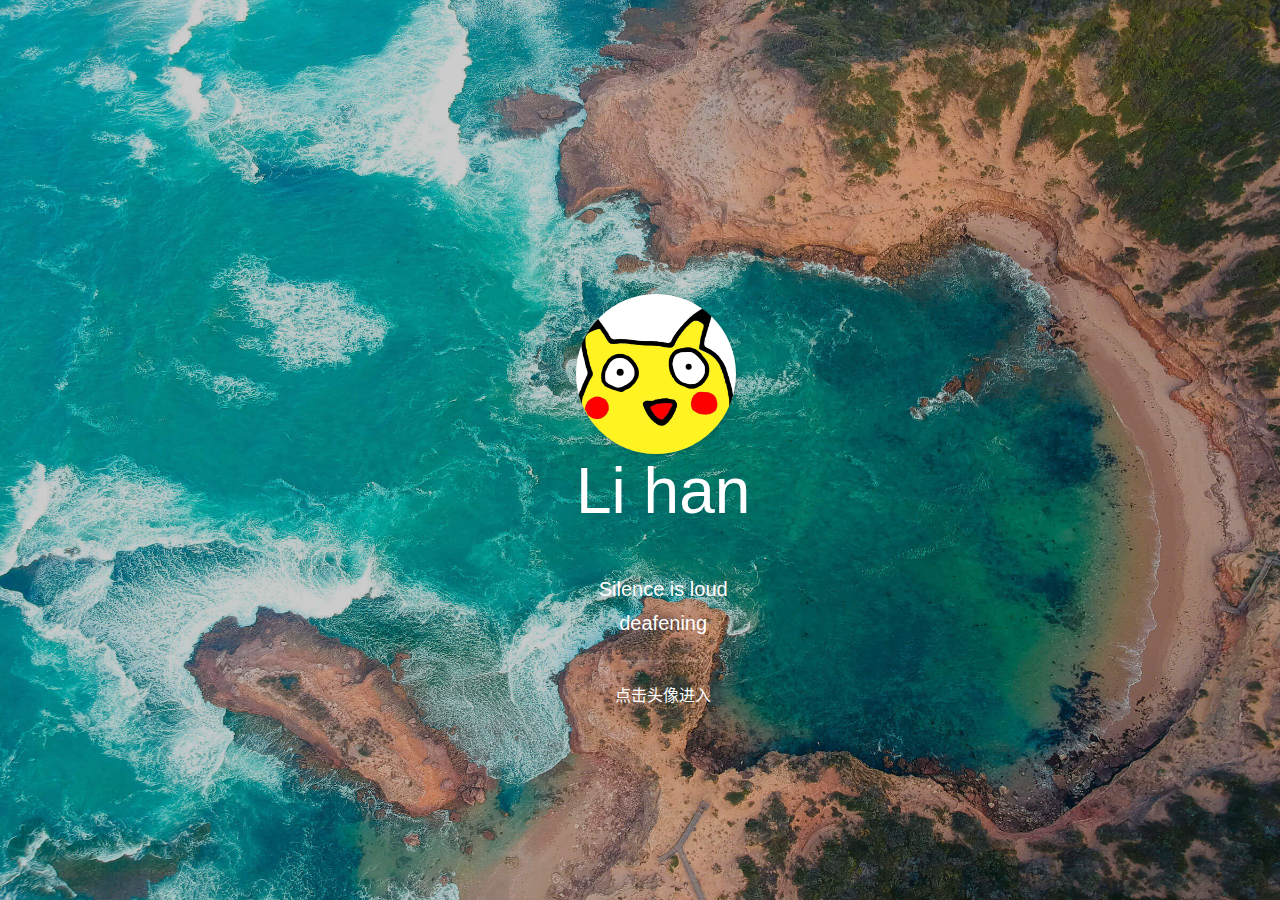
==== index.html @ 34a6a2f2 "first commit" ====
<!DOCTYPE html>
<html lang="zh-CN"><head>
    <meta http-equiv="Content-Type" content="text/html; charset=UTF-8">
    <!-- Meta, title, CSS, favicons, etc. -->
    <meta http-equiv="X-UA-Compatible" content="IE=edge">
    <meta name="viewport" content="width=device-width, initial-scale=1">
    <meta name="author" content="lihan" />
    <meta name="description" content="blog" />

    <title>my index</title>
    <link rel="stylesheet" type="text/css" href="assets/css/style.css">
</head>

<body>

    <header>
        <img class="index-coverimg"
             style="background:center center / cover no-repeat;" alt="" src="assets/img/index_background.jpg">
        <div class="index-cover--overlay"></div>

        <div class="index-main" style="user-select: none;">
            <a href="html/about.html">
                <figure class="pika">
                    <img class="pika-img" src="assets/img/pika.png" alt="">
                    <div class="pika-eye pika-eye-left">
                        <img class="pika-eye-img" src="assets/img/pika-left-eye.png" alt="">
                    </div>
                    <div class="pika-eye pika-eye-right">
                        <img class="pika-eye-img" src="assets/img/pika-right-eye.png" alt="">
                    </div>
                </figure>
            </a>

            <h1 class="index-title">Li han</h1>
            <p class="index-banner"><br>Silence is loud<br>deafening</p>
            <hr class="index-page-divider">
            <p  class="index-click-description">点击头像进入</p>
        </div>

    </header>

    <script>//眼睛跟随鼠标转动
    const background = document.querySelector('body');
    const pika = document.querySelector('.pika');
    const current = {
        px: 0.6,
        py: 0.6
    };
    const target = { ...current };

    background.addEventListener('mousemove', onMouseMove);
    background.addEventListener('mouseleave', onMouseLeave);

    function onMouseMove({ clientX: x, clientY: y }) {
        let px = (x - background.getBoundingClientRect().x) / background.getBoundingClientRect().width;
        let py = (y - background.getBoundingClientRect().y) / background.getBoundingClientRect().height;
        target.px = px;
        target.py = py;
    }

    function onMouseLeave() {
        target.px = 0.6;
        target.py = 0.6;
    }

    function update() {
        for (let prop in target) {
            if (target[prop] === current[prop]) {
                continue;
            } else if (Math.abs(target[prop] - current[prop]) < 0.01) {
                current[prop] = target[prop];
            } else {
                current[prop] += (target[prop] - current[prop]) * 0.1;
            }
            pika.style.setProperty(`--${prop}`, current[prop]);
        }
        requestAnimationFrame(update);
    }
    update();
    </script>
</body>
</html>
---- assets/css/style.css ----
/* ------------------------------------------------

 - General Styles
 - Typography
 - Preloader
 - Form
 - Button
 - Preloader
 - Header
 - Sections
 - Navbar
 - Footer
 - Cases
 - Clients
 - Contact
 - Single post
 - Footer
 - Contact
 - Portfolio
 - News
 - Single news
 - Testimonials
 - Timeline
 - Other
 
------------------------------------------------ */
@import url(vendors/bootstrap.min.css);
@import url(vendors/swiper.min.css);
@import url(../icon/icomoon.css);
@import url(../icon/simple-line-icons.css);
@import url("https://fonts.googleapis.com/css2?family=Poppins:ital,wght@0,400;0,500;0,600;1,400;1,500;1,600&display=swap");
/* -----------------------------------------------------------------
    - General Styles
----------------------------------------------------------------- */
*,
::before,
::after {
  background-repeat: no-repeat;
  box-sizing: border-box;
}

html {
  font-size: 1rem;
  -webkit-overflow-scrolling: touch;
  -webkit-box-sizing: border-box;
  box-sizing: border-box;
  -ms-overflow-x: hidden;
}

body, html {
  -webkit-text-size-adjust: 100%;
}

body {
  background: linear-gradient(145.44deg, #F2F4FA 0%, #FAFBFC 100%) no-repeat fixed;
  color: #5E6E80;
  font-family: "PingFang SC","Helvetica Neue", sans-serif;
  font-weight: 400;
  font-size: 0.875rem;
  line-height: 1.7;
  min-height: 100vh;
  overflow-x: hidden;
  -ms-overflow-style: scrollbar;
  -webkit-font-smoothing: antialiased;
}
@media only screen and (max-width: 580px) {
  body {
    line-height: 1.6;
  }
}

html.is-scroll-disabled body {
  height: 100vh;
  overflow: hidden;
}

@media all and (-ms-high-contrast: none), (-ms-high-contrast: active) {
  html.is-scroll-disabled {
    overflow: hidden;
  }
}
.no-scroll {
  overflow: hidden;
  -ms-overflow-style: none;
}

.no-scroll-height {
  overflow-x: hidden;
}

.svg-defs {
  position: absolute;
  height: 0;
  width: 0;
}


/* -----------------------------------------------------------------
    - Typography
----------------------------------------------------------------- */
h1, h2, h3, h4, h5, h6 {
  color: #3B4B5E;
  font-family: "Poppins", sans-serif;
  font-weight: 600;
  line-height: 1.3;
}

.title--h1 {
  font-size: 2rem;
  margin-bottom: 1.3rem;
}
@media only screen and (max-width: 580px) {
  .title--h1 {
    font-size: 1.75rem;
    margin-bottom: 1rem;
  }
}
.title--h2 {
  font-size: 1.625rem;
}
@media only screen and (max-width: 580px) {
  .title--h2 {
    font-size: 1.375rem;
  }
}
.title--h3 {
  font-size: 1.5rem;
  margin-bottom: 1rem;
}
@media only screen and (max-width: 580px) {
  .title--h3 {
    font-size: 1.125rem;
  }
}
.title-h4 {
  font-size: 1.125rem;
}
@media only screen and (max-width: 580px) {
  .title-h4 {
    font-size: 1rem;
  }
}
.title--h5 {
  font-size: 1rem;
}
@media only screen and (max-width: 580px) {
  .title--h5 {
    font-size: 0.875rem;
  }
}
.title--h6 {
  font-size: 0.875rem;
}
@media only screen and (max-width: 580px) {
  .title--h6 {
    font-size: 0.75rem;
  }
}
.title--tone {
  color: #304CFD;
}
.title-icon {
  margin-right: 0.5rem;
  margin-top: -0.25rem;
  height: 1.875rem;
  width: 1.875rem;
}
@media only screen and (max-width: 580px) {
  .title-icon {
    height: 1.5625rem;
    width: 1.875rem;
  }
}
.title-separate {
  margin-bottom: 2.3125rem;
  position: relative;
}
.title-separate::before, .title-separate::after {
  content: '';
  background-color: #FF5959;
  border-radius: 1rem;
  height: 5px;
  position: absolute;
  bottom: -18px;
  left: 0;
  width: 3.125rem;
  box-shadow: 1px 1px 1px #cbc9c9;
  z-index: 1;
}

@media only screen and (max-width: 580px) {
  .title-separate {
    margin-bottom: 1.5625rem;
  }
  .title-separate::before, .title-separate::after {
    height: 0.1875rem;
    bottom: -0.625rem;
  }
  .title-separate::before {
    width: 3rem;
  }
  .title-separate::after {
    width: 1rem;
  }
}

.weight--400 {
  font-weight: 400;
}
.weight--500 {
  font-weight: 500;
}
.weight--600 {
  font-weight: 600;
}

.overhead {
  color: rgba(94, 110, 128, 0.8);
  font-size: 0.75rem;
  display: block;
  text-transform: uppercase;
}

.block-quote {
  font-size: 1rem;
  font-weight: 400;
  font-style: italic;
  margin: 1.8125rem 0;
  position: relative;
  line-height: 1.6;
}
@media only screen and (max-width: 992px) {
  .block-quote {
    padding-left: 3.75rem;
  }
}
@media only screen and (max-width: 580px) {
  .block-quote {
    font-size: 1.125rem;
    margin: 0.625rem 0 1.25rem;
    padding-left: 0;
    padding-top: 2.5rem;
  }
}
.block-quote::before {
  background-image: url(../icon/icon-quote.svg);
  background-repeat: no-repeat;
  background-position: center;
  background-size: contain;
  content: '';
  height: 2.125rem;
  margin: 0 auto;
  position: absolute;
  top: 0;
  left: -54px;
  width: 2.125rem;
}
@media only screen and (max-width: 992px) {
  .block-quote::before {
    left: 0;
  }
}
@media only screen and (max-width: 580px) {
  .block-quote::before {
    right: 0;
  }
}
.block-quote__author {
  font-size: 0.875rem;
  font-style: normal;
  display: block;
  margin-top: 0.625rem;
  padding-left: 3rem;
  position: relative;
}
@media only screen and (max-width: 580px) {
  .block-quote__author {
    font-size: 0.875rem;
    margin-top: 0;
    padding-left: 2rem;
  }
}
.block-quote__author::before {
  content: '';
  background-color: #5E6E80;
  height: 1px;
  margin-bottom: auto;
  margin-top: auto;
  position: absolute;
  top: 0;
  bottom: 0;
  left: 0;
  width: 2rem;
}
@media only screen and (max-width: 580px) {
  .block-quote__author::before {
    width: 1rem;
  }
}

a {
  color: #304CFD;
  cursor: pointer;
  text-decoration: none;
  -webkit-text-decoration-skip: objects;
  transition: color 0.3s cubic-bezier(0.72, 0.16, 0.345, 0.875);
}
a:hover {
  color: #304CFD;
  outline: none;
  text-decoration: underline;
}
a.decoration--none {
  text-decoration: none;
}

img {
  max-width: 100%;
  -webkit-user-select: none;
  -moz-user-select: none;
  -ms-user-select: none;
  user-select: none;
}

iframe {
  background-color: #5E6E80;
  border: 0;
  display: block;
  height: 100%;
  width: 100%;
}

.cover {
  border-radius: 0.375rem;
  object-fit: cover;
  object-position: center;
  font-family: 'object-fit: cover; object-position: center;', sans-serif;
  height: 100%;
  width: 100%;
}
@media only screen and (max-width: 580px) {
  .cover {
    border-radius: 0.25rem;
  }
}

::-moz-selection {
  background: transparent;
  color: #304CFD;
}

::selection {
  background: transparent;
  color: #304CFD;
}

/* -----------------------------------------------------------------
    - Form
----------------------------------------------------------------- */
.form-control, select,
.custom-select {
  background-color: #F7F9FA;
  border: 2px solid #F7F9FA;
  border-radius: 1.25rem;
  box-shadow: none;
  color: #5E6E80;
  font-size: inherit;
  height: auto;
  padding: 0.875rem 1.375rem 0.8125rem;
  position: relative;
  width: 100%;
  -webkit-appearance: none;
  -moz-appearance: none;
  appearance: none;
}
@media only screen and (max-width: 580px) {
  .form-control, select,
  .custom-select {
    padding: 0.8125rem 1.375rem 0.75rem;
  }
}

.form-control:focus, select:focus,
.custom-select:focus {
  background-color: #fff;
  border: 2px solid rgba(141, 153, 166, 0.2);
  color: #5E6E80;
  box-shadow: none;
  outline: none;
}

.form-control {
  line-height: inherit;
}
@media all and (-ms-high-contrast: none), (-ms-high-contrast: active) {
  .form-control {
    line-height: 0;
  }
}
.form-control__icon {
  padding-left: 3.375rem;
}
@media only screen and (max-width: 580px) {
  .form-control__icon {
    padding-left: 2.8125rem;
  }
}


.form-group {
  margin-bottom: 2rem;
  position: relative;
}
@media only screen and (max-width: 580px) {
  .form-group {
    margin-bottom: 1.6875rem;
  }
}
.form-group .font-icon {
  color: #5E6E80;
  font-size: 1.125rem;
  margin: auto 0;
  position: absolute;
  top: 0;
  bottom: 0;
  left: 38px;
  height: 1rem;
  width: 1rem;
  z-index: 1;
}
@media only screen and (max-width: 580px) {
  .form-group .font-icon {
    font-size: 1rem;
    left: 2.125rem;
  }
}

.help-block {
  position: absolute;
  font-size: 0.75rem;
  line-height: 1.4;
  padding-top: 0.3125rem;
  padding-left: 0.375rem;
}
@media only screen and (max-width: 580px) {
  .help-block {
    font-size: 0.6875rem;
  }
}

.with-errors {
  color: #FF3D57;
}

.has-error input,
.has-error input:focus{
  border-color: #FF3D57;
}

#validator-contact {
  font-size: 0.875rem;
  margin-top: 1rem;
}

.form-control::-webkit-input-placeholder {
  color: #8D99A6;
}

.form-control::-moz-placeholder {
  color: #8D99A6;
}

.form-control:-ms-input-placeholder {
  color: #8D99A6;
}

.form-control::-ms-input-placeholder {
  color: #8D99A6;
}

.form-control::placeholder {
  color: #8D99A6;
}

input:invalid{
  outline: none !important;
}

.custom-control-input:focus ~ .custom-control-label::before {
  box-shadow: 0 0 0 0.2rem rgba(48, 76, 253, 0.25);
}
.custom-control-input:focus:not(:checked) ~ .custom-control-label::before {
  border-color: #304CFD;
}
.custom-control-input:not(:disabled):active ~ .custom-control-label::before {
  border-color: #fff;
  background-color: transparent;
}
.custom-control-input:checked ~ .custom-control-label::before {
  border-color: #304CFD;
  background-color: #304CFD;
}

.custom-control-label {
  line-height: 1.55;
  padding-left: 0.5rem;
}
.custom-control-label::before {
  background-color: transparent;
  border: 1px solid #5E6E80;
}

select,
.custom-select {
  background: url("data:image/svg+xml,%3csvg xmlns='http://www.w3.org/2000/svg' viewBox='0 0 4 5'%3e%3cpath fill='%23fff' d='M2 0L0 2h4zm0 5L0 3h4z'/%3e%3c/svg%3e") no-repeat right 0.1rem center/10px 16px;
}
select option,
.custom-select option {
  color: #5E6E80;
}

.dropdown-menu {
  border: 0;
  border-radius: 12px;
  box-shadow: 0 0.5rem 2.5rem rgba(94, 110, 128, 0.25);
  color: #5E6E80;
  font-size: 0.9375rem;
}
.dropdown-menu::before {
  content: '';
  border-left: 0.375rem solid transparent;
  border-right: 0.375rem solid transparent;
  border-bottom: 0.375rem solid #fff;
  height: 0;
  position: absolute;
  top: -6px;
  left: 18px;
  width: 0;
}
.dropdown.dropup .dropdown-menu::before {
  border-left: 0.375rem solid transparent;
  border-right: 0.375rem solid transparent;
  border-top: 0.375rem solid #fff;
  border-bottom: 0.375rem solid transparent;
  top: auto;
  bottom: -0.75rem;
}

.tooltip-inner {
  max-width: 12.5rem;
  padding: 0.25rem 0.625rem 0.25rem;
  background-color: #5E6E80;
  border-radius: 0.25rem;
  box-shadow: 0 1rem 2rem rgba(94, 110, 128, 0.25), 0 0.125rem 1rem rgba(94, 110, 128, 0.5);
}
.tooltip.show {
  opacity: 1;
}

.bs-tooltip-top .arrow::before,
.bs-tooltip-auto[x-placement^="top"] .arrow::before {
  border-width: 0.3125rem 0.3125rem 0;
  border-top-color: #5E6E80;
}

.bs-tooltip-right .arrow::before,
.bs-tooltip-auto[x-placement^="right"] .arrow::before {
  border-width: 0.3125rem 0.3125rem 0.3125rem 0;
  border-right-color: #5E6E80;
}

.bs-tooltip-left .arrow::before,
.bs-tooltip-auto[x-placement^="left"] .arrow::before {
  border-width: 0.3125rem 0 0.3125rem 0.3125rem;
  border-left-color: #5E6E80;
}

.bs-tooltip-bottom .arrow::before,
.bs-tooltip-auto[x-placement^="bottom"] .arrow::before {
  border-width: 0 0.3125rem 0.3125rem;
  border-bottom-color: #5E6E80;
}

@media only screen and (min-width: 580px) {
  .pt-sm-6 {
    padding-top: 5rem;
  }
}

.btn {
  background-image: linear-gradient(142.17deg, #3086FF 6.66%, #304CFD 91.48%);
  box-shadow: inset -0.25rem -0.25rem 0.3125rem rgba(0, 0, 0, 0.1), inset 0.25rem 0.25rem 0.3125rem rgba(255, 255, 255, 0.23);
  border-radius: 20px;
  border: 0;
  color: #fff;
  cursor: pointer;
  font-size: 1rem;
  font-weight: 400;
  line-height: 1;
  height: 3.5rem;
  padding: 0 1.5rem;
  position: relative;
  transition: .4s ease-in-out;
  white-space: nowrap;
}
.btn:hover {
  color: #fff;
  box-shadow: none;
  opacity: .9;
}
.btn .font-icon {
  margin-right: 0.375rem;
}
.btn.disabled {
  pointer-events: none;
}
.btn.disabled:hover {
  opacity: .9;
}
.btn.disabled:hover {
  opacity: .9;
}

button:focus {
  outline: none;
}

/* -----------------------------------------------------------------
    - Preloader
----------------------------------------------------------------- */
.preloader {
  display: flex;
  align-items: center;
  justify-content: center;
  background-color: #fff;
  position: fixed;
  top: 0;
  left: 0;
  width: 100%;
  height: 100%;
  overflow: hidden;
  text-align: center;
  z-index: 1106;
  opacity: 1;
}
.preloader > * {
  min-width: 0;
}
.preloader__wrap {
  width: 100%;
  max-width: 9.375rem;
}
.preloader__progress {
  background: #fff;
  height: 0.125rem;
  position: absolute;
  top: 0;
  left: 0;
  overflow: hidden;
  width: 100%;
}
.preloader__progress span {
  background: #304CFD;
  position: absolute;
  top: 0;
  left: 0;
  height: 100%;
  width: 0;
}

.circle-pulse > * {
  position: absolute;
  top: 50%;
  left: 50%;
  border-radius: 50%;
  box-sizing: border-box;
  transform: scale(0);
  animation: pulse 0.5s;
}

.circle-pulse__1 {
  width: 6rem;
  height: 6rem;
  margin-top: -3rem;
  margin-left: -3rem;
  background-color: #304CFD;
}

.circle-pulse__2 {
  width: 4.8rem;
  height: 4.8rem;
  margin-top: -2.4rem;
  margin-left: -2.4rem;
  background-color: rgba(48, 76, 253, 0.7);
  animation-delay: -0.3s;
}

@keyframes pulse {
  0% {
    transform: scale(0, 0);
    opacity: 1;
  }
  100% {
    transform: scale(1, 1);
    opacity: 0;
  }
}
/* -----------------------------------------------------------------
    - Header
----------------------------------------------------------------- */
.header-image {
  height: 19.75rem;
  position: absolute;
  top: 0;
  left: 0;
  width: 100%;
}

.header {
  display: flex;
  margin-bottom: 1.875rem;
}
.header > * {
  min-width: 0;
}
@media only screen and (max-width: 992px) {
  .header {
    flex-direction: column;
  }
}
@media only screen and (max-width: 580px) {
  .header {
    margin-bottom: 0.9375rem;
  }
}
.header-name-avatar {
  display: flex;
  align-items: start;
  flex: 0 0 50%;
  padding-right: 1.875rem;
  position: relative;
}
.header-name-avatar > * {
  min-width: 0;
}
.header-name-avatar::before {
  content: '';
  background-color: #EBF0F2;
  position: absolute;
  top: 0;
  right: 0;
  bottom: 0;
  height: 100%;
  width: 1px;
}
@media only screen and (max-width: 992px) {
  .header-name-avatar::before {
    position: absolute;
    top: auto;
    right: 0;
    bottom: 0;
    height: 1px;
    width: 100%;
  }
}
.header-right {
  display: flex;
  align-items: start;
  flex: 0 0 50%;
  padding-left: 1.875rem;
}
.header-right > * {
  min-width: 0;
}
@media only screen and (max-width: 992px) {
  .header-right {
    padding-left: 0;
    padding-top: 1.875rem;
  }
  .header-right ul:first-child {
    padding: 0;
  }
}
@media only screen and (max-width: 580px) {
  .header-right {
    padding-top: 1.5rem;
  }
}
.header-photo {
  border: 0.375rem solid #fff;
  border-radius: 3rem;
  background: #ffffff;
  box-shadow:  6px 6px 12px #dbdbdb;
  margin-top: -4.125rem;
  height: 10.125rem;
  overflow: hidden;
  width: 10.125rem;
  cursor: pointer;
  transition: all 0.5s;
}
.header-photo:hover{
  transform: scale(1.1);
}
@media only screen and (max-width: 992px) {
  .header-photo {
    margin-top: -5rem;
    margin-bottom: 1.25rem;
  }
}
.header-photo-img {
  height: 100%;
  width: 100%;
}
.header-base-info {
  margin-left: 1.5rem;
}
@media only screen and (max-width: 992px) {
  .header-base-info {
    margin-left: 3rem;
  }
}
h2.title:after {
  content: "";
  background-color: #FF5959;
  border-radius: 50%;
  display: inline-block;
  margin-left: 15px;
  height: 8px;
  width: 8px;
  box-shadow: 1px 1px 1px #a9acac;
}

.header-base-info .title {
  margin-bottom: 0.125rem;
  font-family: "PingFang SC", sans-serif;
}
.header__social {
  display: flex;
  align-items: center;
  font-size: 1rem;
  list-style: none;
  margin-top: 0.5rem;
  margin-bottom: 0;
  padding: 0;
}
.header__social > * {
  min-width: 0;
}
.header__social li {
  margin-right: 1rem;
}
.header__social li:last-child {
  margin-right: 0;
}
.header__social a {
  color: #5E6E80;
  text-decoration: none;
}
.header__social a:hover {
  color: #304CFD;
}
@media only screen and (max-width: 992px) {
  .header__social {
    justify-content: center;
  }
}
.header__contact {
  list-style: none;
  margin-bottom: 0;
  width: 50%;
}
@media only screen and (max-width: 992px) {
  .header__contact:first-child {
    padding: 0;
    margin-bottom: 1rem;
  }
}
@media only screen and (max-width: 580px) {
  .header__contact {
    padding: 0;
    width: 100%;
  }
  .header__contact:first-child {
    margin-bottom: 0.75rem;
  }
}
.header__contact li {
  margin-bottom: 1rem;
  word-break: break-all;
}
@media only screen and (max-width: 580px) {
  .header__contact li {
    margin-bottom: 0.75rem;
  }
}
.header__contact li:last-child {
  margin-bottom: 0;
}

.status {
  font-size: 1rem;
  display: inline-flex;
  align-items: center;
  margin-top: 7px;
}
.status > * {
  min-width: 0;
}

/* -----------------------------------------------------------------
    - Sections
----------------------------------------------------------------- */
.box {
  padding: 1.875rem;
  position: relative;
  transition: box-shadow .5s ease-in-out;

  border-radius: 1.25rem;
  background: #ffffff;
  box-shadow:  0.375rem 0.375rem 1.25rem #d1d1d1;
}
.box2 {
  padding: 1.875rem;
  position: relative;
  transition: box-shadow .3s ease-in-out;
  border-radius: 1.25rem;
  background: #4A63E7;
  box-shadow:  0.375rem 0.375rem 1.25rem #3d51bd;
}

.box3{
  background-color: #fff;
  border-radius: 1.25rem;
  padding: 1.875rem;
  position: relative;
  transition: box-shadow .5s ease-in-out;
}
.box3:hover{
  border-radius: 1.25rem;
  background: #ffffff;
  box-shadow: inset 0.375rem 0.375rem 1.25rem #d1d1d1,
  inset -0.375rem -0.375rem 1.25rem #ffffff;
}

.box.news-item:hover{
  box-shadow:  none;
}
.progress:hover{
  transition: box-shadow .5s ease-in-out;
  border-radius: 1.25rem;
  background: #ffffff;
  box-shadow:  0.375rem 0.375rem 1.25rem #d1d1d1;
}
@media only screen and (max-width: 580px) {
  .box {
    padding: 1rem;
  }
}

.box__border {
  border: 2px solid #EBF0F2;
  border-radius: 20px;
}
@media only screen and (max-width: 580px) {
  .box__border {
    border-radius: 13px;
    padding: 1rem;
  }
  .box-content {
    border-radius: 13px;
  }
}

@media only screen and (max-width: 992px) {
  .box-content {
    border-radius: 0 0 20px 20px;
  }
}

.js-image {
  background-size: cover;
  background-position: center;
  height: 100%;
  width: 100%;
}

.overlay {
  position: relative;
}
.overlay::before, .overlay--45::before, .overlay--80::before {
  content: '';
  background-color: rgba(46, 47, 54, 0.8);
  position: absolute;
  top: 0;
  left: 0;
  height: 100%;
  width: 100%;
  z-index: 2;
}
.overlay--45::before {
  background-color: rgba(46, 47, 54, 0.45);
}
.overlay--80::before {
  background-color: rgba(46, 47, 54, 0.8);
}

.gutter-top {
  padding-top: 14.375rem;
}
@media only screen and (max-width: 580px) {
  .gutter-top {
    padding-top: 8.125rem;
  }
}
.gutter-top-100 {
  padding-top: 6.25rem;
}
@media only screen and (max-width: 580px) {
  .gutter-top-100 {
    padding-top: 8.125rem;
  }
}

.avatar {
  display: block;
  height: 100%;
  width: 100%;
}
.avatar--180 {
  max-height: 11.25rem;
  max-width: 11.25rem;
  height: 11.25rem;
  width: 11.25rem;
}
@media only screen and (max-width: 992px) {
  .avatar--180 {
    max-height: 12.5rem;
    max-width: 12.5rem;
    height: 12.5rem;
    width: 12.5rem;
  }
}
.avatar--80 {
  max-height: 5rem;
  max-width: 5rem;
}
@media only screen and (max-width: 580px) {
  .avatar--80 {
    max-height: 4.5454545455rem;
    max-width: 4.5454545455rem;
  }
}
.avatar--60 {
  max-height: 3.75rem;
  max-width: 3.75rem;
}
@media only screen and (max-width: 580px) {
  .avatar--60 {
    max-height: 2.8195488722rem;
    max-width: 2.8195488722rem;
  }
}
.avatar__box {
  clip-path: url(#avatar-box);
}
.avatar__hexagon {
  clip-path: url(#avatar-hexagon);
}
.avatar image {
  height: 100%;
  width: 100%;
}

.social {
  line-height: 0;
  margin-top: 1.5rem;
  margin-bottom: 1.375rem;
}
.social__link {
  color: #3B4B5E;
  display: inline-block;
  font-size: 0.875rem;
  margin-left: 0.8125rem;
  text-decoration: none;
}
.social__link:hover {
  cursor: pointer;
  text-decoration: none;
}
.social__link:first-child {
  margin-left: 0;
}

/* -----------------------------------------------------------------
    - Navbar
----------------------------------------------------------------- */
.sidebar {
  transition: all 0.5s ease-in-out;
}
@media only screen and (max-width: 1200px) {
  .sidebar {
    padding: 1.5rem;
  }
}
@media only screen and (max-width: 992px) {
  .sidebar {
    border-bottom: 1px solid #EBF0F2;
    border-radius: 20px 20px 0 0;
    padding: 1.875rem;
  }
}
@media only screen and (max-width: 580px) {
  .sidebar {
    border-bottom: 0;
    border-radius: 0;
    padding: 0.5rem 0.9375rem;
    position: fixed;
    top: 0;
    left: 0;
    width: 100%;
    z-index: 10;
  }
}
.sidebar.is_stuck {
  margin-top: 1.875rem;
  z-index: 1;
}

@media only screen and (max-width: 992px) {
  .nav {
    justify-content: space-between;
  }
}
@media only screen and (max-width: 580px) {
  .nav {
    justify-content: center;
  }
}
.nav__item {
  display: block;
  height: 6.25rem;
  margin-bottom: 1rem;
  text-align: center;
  width: 100%;

}
.nav__item:last-child {
  margin-bottom: 0;
}
@media only screen and (max-width: 1200px) {
  .nav__item {
    height: 5.125rem;
  }
}
@media only screen and (max-width: 992px) {
  .nav__item {
    margin-bottom: 0;
    width: calc(20% - 1rem);
  }
}
@media only screen and (max-width: 768px) {
  .nav__item {
    width: calc(20% - .5rem);
  }
}
@media only screen and (max-width: 580px) {
  .nav__item {
    height: auto;
    width: calc(20% - 0rem);
  }
}
.nav__item a {
  font-family: "PingFang SC", sans-serif;
  font-size: 0.875rem;
  display: flex;
  flex-direction: column;
  align-items: center;
  justify-content: center;
  height: 100%;
  position: relative;
  text-decoration: none;
  color: #ffffff;
  cursor: pointer;
  letter-spacing:0.06rem;

  border-radius: 20px;
  background: #4A63E7;
  box-shadow:  0.375rem 0.375rem 1.25rem #3d51bd,
  -0.375rem -0.375rem 1.25rem #5775ff;

}
.nav__item a > * {
  min-width: 0;
}

.nav__item a:hover {
  animation:hover-click 0.3s;
  border-radius: 1.25rem;
  background: #4A63E7;
  box-shadow: inset 0.375rem 0.375rem 1.25rem #3d51bd,
  inset -0.375rem -0.375rem 1.25rem #5775ff;
}
@keyframes hover-click {
  0% {box-shadow:  0.375rem 0.375rem 1.25rem #3d51bd,
    -0.375rem -0.375rem 1.25rem #5775ff;}
  50%  {box-shadow:none}
  100% {box-shadow: inset 0.375rem 0.375rem 1.25rem #3d51bd,
    inset -0.375rem -0.375rem 1.25rem #5775ff}
}

@media only screen and (max-width: 1200px) {
  .nav__item a {
    border-radius: 1rem;
    font-size: 0.75rem;
  }
}
@media only screen and (max-width: 768px) {
  .nav__item a {
    font-size: 0.6875rem;
  }
}
@media only screen and (max-width: 580px) {
  .nav__item a {
    background:none;
    box-shadow:none;
  }
  .nav__item a:hover {
    background:none;
    box-shadow:none;
    animation: none;
    color: rgba(82, 173, 252, 0.8);
  }
}
.nav__item a.active {
  color: #ffffff;
  border-radius: 1.25rem;
  background: #4A63E7;
  box-shadow: inset 0.375rem 0.375rem 1.25rem #3d51bd,
  inset -0.375rem -0.375rem 1.25rem #5775ff;
  animation: none;
}
.nav__item a.active:hover {

}
@media only screen and (max-width: 580px) {
  .nav__item a.active {
    background-image: none;
    box-shadow: none;
  }
  .nav__item a.active:hover {

  }
  .nav__item a.active::before {
    content: '';
    background-color: #FF5959;
    height: 0.125rem;
    position: absolute;
    bottom: -8px;
    left: 0;
    width: 100%;
  }
}
.nav__item [class^="icon-"] {
  display: block;
  font-size: 2.25rem;
  margin-top: 0.25rem;
  margin-bottom: 0.5rem;
}
@media only screen and (max-width: 1200px) {
  .nav__item [class^="icon-"] {
    font-size: 1.75rem;
    margin-bottom: 0.25rem;
  }
}
@media only screen and (max-width: 768px) {
  .nav__item [class^="icon-"] {
    font-size: 1.5rem;
  }
}
@media only screen and (max-width: 580px) {
  .nav__item [class^="icon-"] {
    font-size: 1.0625rem;
    margin-top: 0.375rem;
  }
}

/* -----------------------------------------------------------------
    - Footer
----------------------------------------------------------------- */
.footer {
  color: #8D99A6;
  font-size: 0.875rem;
  padding-top: 1rem;
  padding-bottom: 1rem;
  text-align: center;
}
@media only screen and (max-width: 580px) {
  .footer {
    padding-top: 0.5rem;
    padding-bottom: 0.5rem;
  }
}

/* -----------------------------------------------------------------
    - Cases
----------------------------------------------------------------- */
.case-item {
  border: 2px solid #EBF0F2;
  border-radius: calc(20px + 10px);
  display: flex;
  flex-direction: column;
  align-items: center;
  height: calc(100% - 24px);
  margin-bottom: 1.5rem;
  padding: 1.875rem 1.875rem 1.5rem;
  position: relative;
  text-align: center;
  transition: box-shadow 0.5s ease-in-out;
}
.case-item:hover{
  background: #ffffff;
  box-shadow: inset 0.375rem 0.375rem 1.25rem #d1d1d1,
  inset -0.375rem -0.375rem 1.25rem #ffffff;
}

.case-item > * {
  min-width: 0;
}
@media only screen and (max-width: 992px) {
  .case-item {
    height: calc(100% - 20px);
  }
}
@media only screen and (max-width: 580px) {
  .case-item {
    border-radius: 13px;
    height: calc(100% - 15px);
    margin-bottom: 0.9375rem;
    padding: 1rem;
    text-align: center;
  }
}
@media screen and (-ms-high-contrast: active), (-ms-high-contrast: none) {
  .case-item {
    display: block;
  }
}
.case-item-icon {
  height: 2.5rem;
  width: 2.5rem;
  margin-bottom: 1rem;
}
@media only screen and (max-width: 580px) {
  .case-item-icon {
    margin-bottom: 0.8125rem;
  }
}
.case-item div {
  flex: 1;
}
.case-item-caption {
  line-height: 1.5;
}
@media only screen and (max-width: 580px) {
  .case-item-caption {
    font-size: 0.8125rem;
    line-height: 1.4;
  }
}
.case-item-caption:last-child {
  margin-bottom: 0;
}

/* -----------------------------------------------------------------
    - friend-link
----------------------------------------------------------------- */
.js-carousel-clients {
  text-align: center;
  padding-top: 0.5rem;
  padding-bottom: 1rem;
}
.js-carousel-clients a{
  font-size: 1.5rem;
  color: #3d3d3d;
}
.js-carousel-clients a:link{
  text-decoration: none
}
.js-carousel-clients i{
  font-size: 2.5rem;
  margin-bottom: 0;
}
@media only screen and (max-width: 992px) {
  .js-carousel-clients {
    padding-bottom: 0;
  }
}
@media only screen and (max-width: 580px) {
  .js-carousel-clients .swiper-slide {
    text-align: center;
  }
}

/* -----------------------------------------------------------------
    - Contact
----------------------------------------------------------------- */
@media only screen and (max-width: 768px) {
  .contact-form .btn {
    width: 100%;
  }
}

.map {
  background-color: #F7F9FA;
  border-radius: 13px;
  height: 23.75rem;
  margin-bottom: 2rem;
  position: relative;
  direction: ltr;
}
@media only screen and (max-width: 580px) {
  .map {
    height: 15.625rem;
    margin-bottom: 1.25rem;
  }
}

.popover-map-title {
  color: #3B4B5E;
  font-size: 1.125rem;
  margin-top: 0.1875rem;
  margin-bottom: 0.5rem;
}
.popover-map-caption {
  color: #5E6E80;
  font-weight: 400;
}


/* -----------------------------------------------------------------
    - Portfolio
----------------------------------------------------------------- */
.gutter-sizer {
  width: 1.875rem;
}

.gallery-grid {
  display: flex;
}
.gallery-grid > * {
  min-width: 0;
}
.gallery-grid__item {
  margin-bottom: 1.25rem;
  width: calc(33% - 18px);
}
@media only screen and (max-width: 992px) {
  .gallery-grid__item {
    width: calc(50% - 16px);
  }
}
@media only screen and (max-width: 768px) {
  .gallery-grid__item {
    width: 100%;
  }
  .gallery-grid__item:last-child {
    margin-bottom: 0;
  }
}
.gallery-grid__item:hover .gallery-grid__image {
  transform: scale3d(1.1, 1.1, 1);
}
.gallery-grid-two .gallery-grid__item {
  width: calc(50% - 16px);
}
@media only screen and (max-width: 768px) {
  .gallery-grid-two .gallery-grid__item {
    width: 100%;
  }
}
.gallery-grid__image-wrap {
  border-radius: 14px;
  height: 11.25rem;
  overflow: hidden;
  position: relative;
  width: 100%;
  z-index: 1;
}
@media only screen and (max-width: 992px) {
  .gallery-grid__image-wrap {
    height: 12.5rem;
  }
}
@media only screen and (max-width: 768px) {
  .gallery-grid__image-wrap {
    height: 18.125rem;
  }
}
.gallery-grid-two .gallery-grid__image-wrap {
  height: auto;
}
.gallery-grid__image {
  border-radius: 10px;
  transform: scale3d(1, 1, 1);
}
.gallery-grid__title {
  margin-top: 1rem;
  margin-bottom: 0;
}
@media only screen and (max-width: 580px) {
  .gallery-grid__title {
    font-size: 0.875rem;
  }
}
.gallery-grid__category {
  font-size: 0.875rem;
  display: block;
}

@media only screen and (min-width: 769px) {
  .filter {
    display: inline-flex;
    flex-wrap: wrap;
    font-size: 1rem;
    list-style: none;
    margin-bottom: 1.1875rem;
    padding: 0;
  }
  .filter > * {
    min-width: 0;
  }
  .filter__item {
    padding-right: 1rem;
    position: relative;
  }
  .filter__item::before {
    content: '';
    background-color: #5E6E80;
    border-radius: 0.1875rem;
    position: absolute;
    top: 0;
    right: 6px;
    bottom: 0;
    height: 0.25rem;
    margin: auto;
    width: 0.25rem;
  }
  .filter__item:first-child {
    display: none;
  }
  .filter__item:last-child {
    padding-right: 0;
  }
  .filter__item:last-child::before {
    display: none;
  }
  .filter__item a {
    color: rgba(94, 110, 128, 0.8);
  }
  .filter__item.active a {
    color: #3B4B5E;
  }
  .filter__link {
    padding: 0 0.25rem;
    text-decoration: none;
    display: block;
    overflow: hidden;
    position: relative;
  }
  .filter__link:hover {
    text-decoration: none;
  }
}
.select .placeholder {
  display: none;
}

@media only screen and (max-width: 768px) {
  .select {
    background-color: #F7F9FA;
    border-radius: 1.25rem;
    display: block;
    margin-bottom: 2rem;
    padding: 0.25rem 1.1875rem 0.1875rem 1.25rem;
    position: relative;
    vertical-align: middle;
    text-align: left;
    user-select: none;
    width: 100%;
    -webkit-touch-callout: none;
    z-index: 2;
  }
  .select .placeholder {
    cursor: pointer;
    display: block;
    padding: 0.5rem 0;
    position: relative;
    z-index: 1;
  }
  .select .placeholder:after {
    position: absolute;
    top: 50%;
    right: 2px;
    transform: translateY(-50%);
    font-family: 'icomoon', sans-serif;
    content: '\e940';
    z-index: 10;
  }
  .select.is-open .placeholder:after {
    content: '\e943';
  }
  .select.is-open ul {
    display: block;
  }
  .select ul {
    background-color: #fff;
    box-shadow: 0 0.625rem 3.75rem rgba(141, 153, 166, 0.25);
    border-radius: 20px;
    display: none;
    max-height: 37.5rem;
    overflow: hidden;
    overflow-y: auto;
    padding: 0.625rem 0;
    position: absolute;
    top: 100%;
    left: 0;
    width: 100%;
    z-index: 100;
  }
  .select ul li {
    display: block;
    text-align: left;
    padding: 0.3125rem 1.25rem 0.1875rem;
    color: #5E6E80;
    cursor: pointer;
  }
  .select ul li:hover {
    background-color: #304CFD;
  }
  .select ul li:hover a {
    color: #fff;
  }
  .select ul li:first-child {
    display: none;
  }
  .select ul li a {
    color: #5E6E80;
    text-decoration: none;
  }
}
@media only screen and (max-width: 580px) {
  .select {
    margin-bottom: 1rem;
  }
}
/* -----------------------------------------------------------------
    - News
----------------------------------------------------------------- */
.news-grid {
  display: flex;
  flex-wrap: wrap;
  margin-left: -0.9375rem;
  margin-right: -0.9375rem;
}
.news-grid > * {
  min-width: 0;
}
@media only screen and (max-width: 992px) {
  .news-grid {
    margin-left: 0;
    margin-right: 0;
  }
}

.news-item {
  border: 2px solid #EBF0F2;
  margin-bottom: 1.875rem;
  margin-left: 0.9375rem;
  margin-right: 0.9375rem;
  padding: 0;
  width: calc(50% - 30px);
}
@media only screen and (max-width: 992px) {
  .news-item {
    margin-left: 0;
    margin-right: 0;
    width: 100%;
  }
  .news-item:last-child {
    margin-bottom: 0;
  }
}
@media only screen and (max-width: 580px) {
  .news-item {
    margin-bottom: 1.25rem;
  }
}
.news-item:hover .news-item__image-wrap::before, .news-item:hover .news-item__image-wrap::after {
  opacity: 1;
}
.news-item__image-wrap {
  overflow: hidden;
  border-radius: 20px 20px 0 0;
  height: 14rem;
  position: relative;
}
@media only screen and (max-width: 992px) {
  .news-item__image-wrap {
    height: 18rem;
  }
}
@media only screen and (max-width: 580px) {
  .news-item__image-wrap {
    height: 12rem;
  }
}
.news-item__image-wrap::before {
  opacity: 0;
  transition: opacity .5s ease-in-out;
}
.news-item__image-wrap::after {
  content: '';
  background-image: url(../icon/icon-news.svg);
  height: 2.5rem;
  margin: auto;
  opacity: 0;
  pointer-events: none;
  position: absolute;
  top: 0;
  right: 0;
  bottom: 0;
  left: 0;
  transition: opacity .5s ease-in-out;
  width: 2.5rem;
  z-index: 2;
}
.news-item__date {
  background-color: #FF965D;
  color: #fff;
  border-radius: 20px 0 20px 0;
  font-size: 1.375rem;
  font-weight: 600;
  line-height: 1.3;
  padding: 0.625rem 1.25rem;
  position: absolute;
  top: 0;
  text-align: center;
  z-index: 2;
}
.news-item__date span {
  font-size: 0.8125rem;
  font-weight: 400;
  display: block;
}
@media only screen and (max-width: 580px) {
  .news-item__date {
    font-size: 1.125rem;
    line-height: 1.2;
    padding: 0.5625rem 1rem;
  }
  .news-item__date span {
    font-size: 0.625rem;
  }
}
.news-item__link {
  cursor: pointer;
  position: absolute;
  height: 100%;
  width: 100%;
  z-index: 2;
}
.news-item__caption {
  padding: 1.5rem 1.5rem 0.5rem;
}
@media only screen and (max-width: 580px) {
  .news-item__caption {
    padding: 1.1875rem 1rem 0;
  }
}
.news-item p {
  line-height: 1.5;
}
@media only screen and (max-width: 580px) {
  .news-item p {
    font-size: 0.875rem;
  }
}

/* -----------------------------------------------------------------
    - Single post
----------------------------------------------------------------- */
.header-post {
  margin-top: 1rem;
  text-align: center;
}
.header-post__image-wrap {
  height: 28.125rem;
  margin-bottom: 2.125rem;
}
@media only screen and (max-width: 580px) {
  .header-post__image-wrap {
    height: 20rem;
    margin-bottom: 1.5rem;
  }
}

.caption-post {
  margin-left: auto;
  margin-right: auto;
  margin-bottom: 1.75rem;
  width: 86%;
}
@media only screen and (max-width: 992px) {
  .caption-post {
    width: 100%;
  }
}
@media only screen and (max-width: 580px) {
  .caption-post {
    margin-bottom: 1.1875rem;
  }
}

.gallery-post {
  display: flex;
  flex-wrap: wrap;
  margin-left: -1rem;
  margin-right: -1rem;
}
.gallery-post > * {
  min-width: 0;
}
@media only screen and (max-width: 580px) {
  .gallery-post {
    margin-left: 0;
    margin-right: 0;
  }
}
.gallery-post__item {
  flex: calc(50% - 2rem);
  margin-left: 1rem;
  margin-right: 1rem;
  width: calc(50% - 2rem);
}
@media only screen and (max-width: 768px) {
  .gallery-post__item {
    flex: calc(50% - 1.25rem);
    margin-left: 0.625rem;
    margin-right: 0.625rem;
    width: calc(50% - 1.25rem);
  }
}
@media only screen and (max-width: 580px) {
  .gallery-post__item {
    flex: 100%;
    margin-left: 0;
    margin-right: 0;
    margin-bottom: 1rem;
    width: 100%;
  }
}
.gallery-post__caption {
  font-size: .875rem;
  font-style: italic;
  padding: 1rem 1rem 2rem;
  text-align: center;
  width: 100%;
}
@media only screen and (max-width: 580px) {
  .gallery-post__caption {
    padding: 0 0 1rem;
  }
}

.footer-post {
  display: flex;
  align-items: center;
  justify-content: center;
  flex-wrap: wrap;
  margin-bottom: 2rem;
  margin-top: 2rem;
  position: relative;
}
.footer-post > * {
  min-width: 0;
}
@media only screen and (max-width: 580px) {
  .footer-post {
    margin-bottom: 1rem;
    margin-top: 1rem;
    padding-top: 1rem;
  }
}
.footer-post::before {
  content: '';
  background-color: #3B4B5E;
  height: 1px;
  margin: auto;
  position: absolute;
  top: 0;
  right: 0;
  left: 0;
  width: 15%;
}
@media only screen and (max-width: 580px) {
  .footer-post__share {
    margin: 0 0.75rem;
  }
}

.comment-box {
  display: flex;
  flex-direction: column;
}
.comment-box > * {
  min-width: 0;
}
.comment-box .comment-box {
  margin-left: 3rem;
}
@media only screen and (max-width: 580px) {
  .comment-box .comment-box {
    margin-left: 1.25rem;
  }
}
.comment-box__inner {
  background-color: #F7F9FA;
  border-radius: 20px;
  display: flex;
  margin-bottom: 1.25rem;
  padding: 1.25rem 1.25rem 1rem 1.375rem;
}
.comment-box__inner > * {
  min-width: 0;
}
@media only screen and (max-width: 580px) {
  .comment-box__inner {
    display: block;
    padding: 1rem 1rem 0.625rem 1.125rem;
    margin-bottom: 1rem;
  }
}
.comment-box__body {
  flex: 1;
  font-size: 0.875rem;
  line-height: 1.6;
}
@media only screen and (max-width: 580px) {
  .comment-box__body {
    font-size: 0.875rem;
  }
}
.comment-box__body p {
  margin-bottom: 0.6875rem;
}
@media only screen and (max-width: 580px) {
  .comment-box__body p {
    margin-bottom: 0.8125rem;
  }
}
.comment-box__body .emoji {
  margin: 0 0.3125rem;
  vertical-align: bottom;
}
@media only screen and (max-width: 580px) {
  .comment-box__body .emoji {
    margin: 0 0.125rem;
    height: 1.125rem;
    width: 1.125rem;
  }
}
.comment-box__details {
  display: flex;
  justify-content: space-between;
  font-size: 1rem;
  color: #3B4B5E;
  margin-top: 0.5rem;
  margin-bottom: 0.5rem;
}
.comment-box__details > * {
  min-width: 0;
}
@media only screen and (max-width: 580px) {
  .comment-box__details {
    font-size: 0.9375rem;
    flex-direction: column;
  }
}
.comment-box__details a {
  text-decoration: none;
}
.comment-box__details-date {
  font-size: 0.75rem;
  font-weight: 400;
}
@media only screen and (max-width: 580px) {
  .comment-box__details-date {
    font-size: 0.75rem;
    margin-top: 0.3125rem;
  }
}
.comment-box .avatar {
  margin-right: 1rem;
  flex-shrink: 0;
}
.comment-box__footer {
  display: inline-flex;
  list-style: none;
  margin: 0;
  padding: 0;
}
.comment-box__footer li {
  display: flex;
  align-items: center;
  cursor: pointer;
  margin-right: 2rem;
}
.comment-box__footer li > * {
  min-width: 0;
}
@media only screen and (max-width: 580px) {
  .comment-box__footer li {
    margin-right: 1rem;
  }
}
.comment-box__footer li:hover {
  color: #304CFD;
}
.comment-box__footer li:last-child {
  margin-right: 0;
}
.comment-box__footer span {
  font-size: 0.75rem;
  padding-left: 0.375rem;
}
@media only screen and (max-width: 580px) {
  .comment-box__footer span {
    font-size: 0.75rem;
  }
}
.comment-box__footer .font-icon {
  font-size: 1rem;
  vertical-align: text-bottom;
}
@media only screen and (max-width: 580px) {
  .comment-box__footer .font-icon {
    font-size: 0.875rem;
  }
}
.comment-box__footer .icon-like-fill {
  color: #FF3D57;
}

.comment-form {
  margin-top: 1rem;
  position: relative;
}
.comment-form .textarea {
  padding: 1.125rem 4.5rem 1rem 2.875rem;
  max-height: 12.5rem;
  overflow: hidden !important;
}
@media only screen and (max-width: 580px) {
  .comment-form .textarea {
    padding: 0.75rem 3.25rem 0.625rem 2.5rem;
  }
}
@media screen and (-ms-high-contrast: active), (-ms-high-contrast: none) {
  .comment-form .textarea {
    line-height: 1.5;
  }
}
.comment-form .btn {
  border-radius: 0.875rem;
  display: flex;
  align-items: center;
  justify-content: center;
  height: 2.5rem;
  margin-right: 0.5rem;
  margin-bottom: auto;
  margin-top: auto;
  padding: 0;
  position: absolute;
  top: 0;
  right: 0;
  bottom: 0;
  width: 2.5rem;
}
.comment-form .btn > * {
  min-width: 0;
}
@media only screen and (max-width: 580px) {
  .comment-form .btn {
    height: 2.1551724138rem;
    width: 2.1551724138rem;
  }
}
.comment-form .btn .font-icon {
  margin: 0;
}
.comment-form .dropdown {
  height: 1.1875rem;
  line-height: 1.2;
  margin-top: auto;
  margin-bottom: auto;
  margin-left: 1rem;
  position: absolute;
  top: 0;
  bottom: 0;
}
.comment-form .dropdown-menu {
  margin-left: -1rem;
  min-width: 14.9375rem;
  max-width: 14.9375rem;
  top: -100% !important;
}
.comment-form .icon-smile {
  cursor: pointer;
  font-size: 1.1875rem;
}
.comment-form .icon-smile:hover {
  color: #304CFD;
}
.scroll-line {
  background: #304CFD;
  height: 0.1875rem;
  position: fixed;
  top: 0;
  width: 0;
  z-index: 3;
}

.nicescroll-cursors {
  background-color: #8D99A6 !important;
}

/* -----------------------------------------------------------------
    - Testimonials
----------------------------------------------------------------- */
.swiper-container .swiper-wrapper {
  min-height: 100%;
}

.review-item {
  display: flex;
  background-color: #F7F9FA;
  background-image: url(../icon/icon-quote.svg);
  background-repeat: no-repeat;
  background-position: right 1.875rem top 1.875rem;
  border-radius: 20px;
  height: auto;
  padding: 1.875rem;
}
.review-item > * {
  min-width: 0;
}
@media only screen and (max-width: 580px) {
  .review-item {
    background-image: none;
    border-radius: 13px;
    flex-direction: column;
    align-items: center;
    padding: 1rem;
    text-align: center;
  }
}
.review-item__textbox {
  margin-top: 0.625rem;
  margin-left: 1rem;
}
@media only screen and (max-width: 580px) {
  .review-item__textbox {
    margin-left: 0;
  }
}
.review-item__caption {
  line-height: 1.5;
}
.review-item__caption:last-child {
  margin-bottom: 0;
}
.review-item .title {
  font-size: 1.125rem;
  margin-bottom: 0.5rem;
}
@media only screen and (max-width: 580px) {
  .review-item .title {
    font-size: 1rem;
    margin-top: 0.25rem;
    margin-bottom: 0.5rem;
  }
}

.swiper-pagination {
  margin-top: 1.5rem;
  position: relative;
  line-height: 0;
}
@media only screen and (max-width: 580px) {
  .swiper-pagination {
    margin-top: 1rem;
  }
}

.swiper-pagination-bullet {
  background: #EBF0F2;
  border-radius: 1rem;
  opacity: 1;
  height: 0.625rem;
  width: 0.625rem;
  transition: width 0.3s cubic-bezier(0.455, 0.03, 0.515, 0.955);
}
@media only screen and (max-width: 580px) {
  .swiper-pagination-bullet {
    height: 0.375rem;
    width: 0.375rem;
  }
}
.swiper-pagination-bullet-active {
  background: #304CFD;
  width: 1.25rem;
}
@media only screen and (max-width: 580px) {
  .swiper-pagination-bullet-active {
    width: 0.75rem;
  }
}

.swiper-container-horizontal > .swiper-pagination-bullets .swiper-pagination-bullet {
  margin: 0 0.3125rem;
}

.swiper-container-horizontal > .swiper-pagination-bullets,
.swiper-pagination-custom, .swiper-pagination-fraction {
  bottom: 0;
}

/* -----------------------------------------------------------------
    - Timeline
----------------------------------------------------------------- */
.timeline {
  margin-top: 1.75rem;
  padding-left: 0.5rem;
}
@media only screen and (max-width: 580px) {
  .timeline {
    margin-top: 1.5rem;
  }
}
.timeline__item {
  border-left-width: 1px;
  border-left-style: solid;
  border-color: #EBF0F2;
  padding-bottom: 0.5625rem;
  padding-left: 1.375rem;
  position: relative;
}
.timeline__item::before {
  content: '';
  background-color: #304CFD;
  box-shadow: 0 0 0 0.1875rem rgba(48, 76, 253, 0.25);
  border-radius: 50%;
  position: absolute;
  top: 0;
  left: -5px;
  height: 0.625rem;
  width: 0.625rem;
}
.timeline__item:last-child {
  border: 0;
}
.timeline__title {
  margin-bottom: 0;
  position: relative;
  top: -0.3125rem;
}
.timeline__period {
  color: rgba(94, 110, 128, 0.8);
  font-size: 0.875rem;
}
.timeline__description {
  margin-top: 0.5rem;
}
@media only screen and (max-width: 580px) {
  .timeline__description {
    margin-top: 0.1875rem;
  }
}

/* Progress  */
.progress {
  background-color: #F7F9FA;
  border-radius: 1rem;
  height: 1.5rem;
  margin-bottom: 1.5rem;
  overflow: inherit;
  position: relative;
  text-align: right;
}
@media only screen and (max-width: 580px) {
  .progress {
    margin-bottom: 0.75rem;
    height: 1.375rem;
  }
}
.progress:last-child {
  margin-bottom: 0;
}
.progress-bar {
  background-image: linear-gradient(142.17deg, #3086FF 6.66%, #304CFD 91.48%);
  border-radius: 1rem;
  overflow: hidden;
  position: relative;
  width: 0;
  z-index: 1;
}
.progress .progress-text {
  display: flex;
  align-items: center;
  justify-content: space-between;
  height: 100%;
  padding-left: 0.8125rem;
  padding-right: 0.8125rem;
  position: absolute;
  top: 0;
  left: 0;
  width: 100%;
  z-index: 1;
}
.progress .progress-text > * {
  min-width: 0;
}

@media screen and (-ms-high-contrast: active), (-ms-high-contrast: none) {
  .progress-text span:nth-child(2) {
    float: right;
  }
}
/* -----------------------------------------------------------------
    - Other
----------------------------------------------------------------- */
.back-to-top {
  border-top: 1px solid #3B4B5E;
  border-left: 1px solid #3B4B5E;
  cursor: pointer;
  opacity: .5;
  position: fixed;
  right: 40px;
  bottom: 30px;
  height: 1.125rem;
  width: 1.125rem;
  transform: rotate(45deg);
  transition: opacity .35s ease-out;
  z-index: 10;
}
.back-to-top:hover {
  opacity: 1;
}
@media only screen and (max-width: 580px) {
  .back-to-top {
    display: none !important;
  }
}

.js-lines {
  overflow: hidden;
}
.js-lines div {
  overflow: hidden;
}

.js-words div div {
  opacity: 0;
}

.medium-zoom-overlay {
  background: #fff !important;
  z-index: 1104;
}

.medium-zoom-image {
  cursor: pointer !important;
  z-index: 9;
}
.medium-zoom-image--opened {
  border-radius: 1px;
  height: 100%;
  z-index: 1104;
}

/* 视差背景图片 */
.js-parallax {
  position: relative;
  background-size: cover;
  background-repeat: no-repeat;
  background-position: 50% 50%;
  height: 100%;
}

.js-parallax-img {
  position: relative;
  z-index: 0;
}
.js-parallax-img .jarallax-img {
  object-fit: cover;
  font-family: 'object-fit: cover;', sans-serif;
  position: absolute;
  top: 0;
  left: 0;
  width: 100%;
  height: 100%;
  z-index: -1;
}

/*# sourceMappingURL=icomoon.css.map */

/* -----------------------------------------------------------------
    - index site
----------------------------------------------------------------- */
.index-coverimg {
  position: absolute;
  width: 100%;
  max-width: none;
  height: 100%;
  user-select: none;
}

.index-main {
  top: 50%;
  left: 45%;

  position: absolute;
  z-index: 800;
  font-weight: 100;
  text-align: center;
  color: #fff;
}

.index-title {
  font-family:'Old English Text MT', 'EngraversOldEnglishBT-Bold', 'Lato', "PingFang SC", "Microsoft YaHei", sans-serif;
  margin: 0 0 5px 0;
  font-size: 4rem;
  font-weight: lighter;
  color: #fff;
}
.index-banner {
  font-family: "PingFang SC", "Microsoft YaHei",sans-serif;
  margin: 0 0 5px 0;
  font-size: 1.25rem;
}
.index-page-divider {
  width: 50%;
  margin: 20px auto;
  border-top: 2px solid rgba(255, 255, 255, 0.14);
}
.index-click-description {
  margin: 0 30px;
  font-size: 1rem;
}

.index-cover--overlay {
  display: block;
  position: absolute;
  top: 0;
  right: 0;
  bottom: 0;
  left: 0;
  background-color: #000;
  opacity: .2;
}

.pika {
  top:-60%;
  --px: 0.6;
  --py: 0.6;
  width: 10rem;
  max-width: 100%;
  height: 10rem;
  border-radius: 100%;
  overflow: hidden;
  margin: 0;
  flex: 0 0 auto;
  box-shadow: 1px 1px 5px rgba(0, 0, 0, 0.2);
  transition: all 0.5s ease-in-out;
}
.pika, .pika * {
  position: absolute;
}
.pika-img {
  position: relative;
  width: 10rem;
  height: 10rem;
  cursor:pointer;
}
.pika:hover{
  transform: scale(1.1);
}
.pika-eye {
  width: 3.5rem;
  height: 3.5rem;
  border-radius: 100%;
  overflow: hidden;
}

.pika-eye::after {
  z-index: 9999;
  position: relative;
  top:29%;
  left: 30%;
  content: '';
  display: block;
  background-color: #000000;
  width: 0.4rem;
  height: 0.4rem;
  border-radius: 100%;
}
.pika-eye-img{
  top:0;
  left:0;
}
.pika-eye-left {
  left: calc(8.5% + var(--px) * 3%);
  top: calc(30% + var(--py) * 3%);
}
.pika-eye-left::after {
  transform: translate(calc(var(--px)* 200%), calc(var(--py)* 200%));
}
.pika-eye-right {
  right: calc(13.5% - var(--px) * 3%);
  top: calc(26.5% + var(--py) * 3%);
}
.pika-eye-right::after {
  transform: translate(calc(var(--px) * 200%), calc(var(--py) * 200%));
}
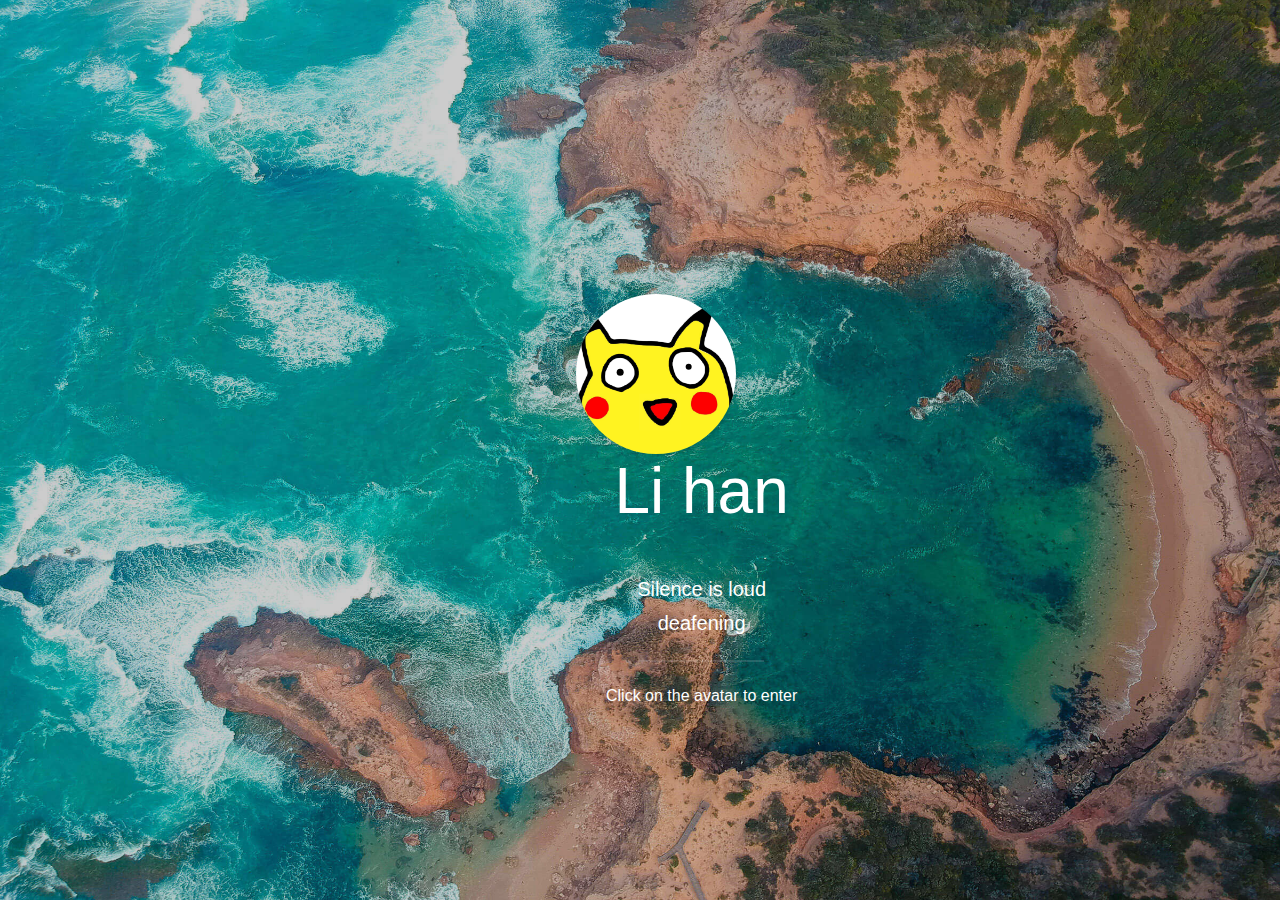
==== commit 7625e507: "haha" ====
--- a/index.html
+++ b/index.html
@@ -34,7 +34,7 @@
             <h1 class="index-title">Li han</h1>
             <p class="index-banner"><br>Silence is loud<br>deafening</p>
             <hr class="index-page-divider">
-            <p  class="index-click-description">点击头像进入</p>
+            <p  class="index-click-description">Click on the avatar to enter</p>
         </div>
 
     </header>
